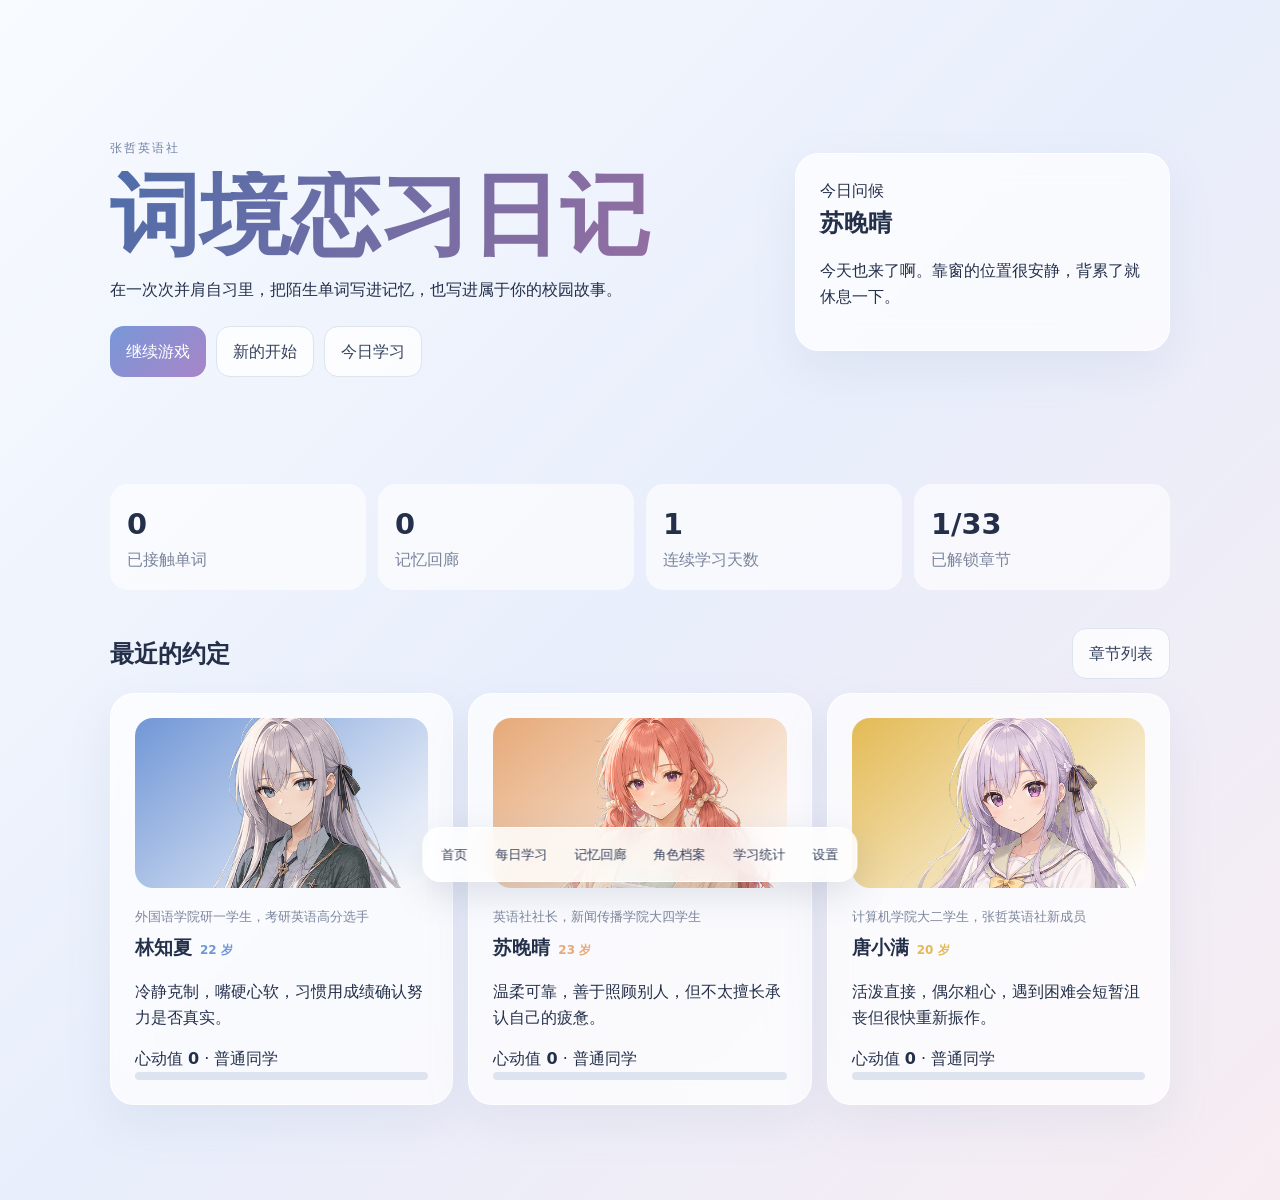
==== index.html @ b4ac9434 "Add files via upload" ====
<!doctype html>
<html lang="zh-CN">
<head>
  <meta charset="UTF-8">
  <meta name="viewport" content="width=device-width, initial-scale=1.0">
  <meta name="theme-color" content="#e8eefb">
  <title>词境恋习日记</title>
  <link rel="stylesheet" href="styles/app.css?v=15">
</head>
<body>
  <div id="app"></div>
  <script src="data/generated-data.js?v=4"></script>
  <script src="src/app.js?v=15"></script>
</body>
</html>
---- styles/app.css ----
﻿:root{font-family:"Microsoft YaHei","PingFang SC",system-ui,sans-serif;color:#24304a;background:#edf2fb;line-height:1.6}
*{box-sizing:border-box}
body{margin:0;min-height:100vh;background:linear-gradient(135deg,#f8fbff,#e8eefb 50%,#f7ecf2)}
button,select,input{font:inherit}
button{cursor:pointer;border:1px solid #dce4f2;background:#ffffffcc;color:#35415d;padding:.72rem 1rem;border-radius:14px;transition:.2s}
button:hover{transform:translateY(-2px);box-shadow:0 8px 20px #7b8ba522}
.primary{background:linear-gradient(135deg,#7897d8,#a885c7);color:#fff;border:0}
.danger{color:#b94c61}
.shell{max-width:1100px;margin:auto;padding:5vh 20px 95px}
.hero{min-height:46vh;display:grid;grid-template-columns:1.4fr .8fr;gap:30px;align-items:center}
.eyebrow{font-size:.76rem;letter-spacing:.16em;color:#7382a4}
.hero h1,header h1,.result h1{font-size:clamp(2.5rem,7vw,5.8rem);line-height:1;margin:.25rem 0;background:linear-gradient(120deg,#506da9,#a06e9f);background-clip:text;color:transparent}
.hero-card,.panel,.character-card,.dialogue,.choice section,.challenge,.result,.word-list article{background:#ffffffb8;border:1px solid #ffffffcc;backdrop-filter:blur(18px);box-shadow:0 18px 45px #8391b21e;border-radius:24px;padding:24px}
.hero-card strong{display:block;font-size:1.5rem}
.actions{display:flex;gap:10px;flex-wrap:wrap;margin-top:24px}
.dashboard{display:grid;grid-template-columns:repeat(4,1fr);gap:12px;margin:25px 0}
.dashboard article{background:#ffffffa6;padding:17px;border-radius:18px}
.dashboard b{display:block;font-size:1.8rem}
.dashboard span,.character-card small,.word-list small{color:#7b859c}
.section-title,.story-top{display:flex;justify-content:space-between;align-items:center}
.cards{display:grid;grid-template-columns:repeat(3,1fr);gap:15px}
.character-card{position:relative;overflow:hidden}
.portrait{height:170px;border-radius:18px;background:linear-gradient(140deg,var(--accent),#fff);overflow:hidden;margin-bottom:15px}
.portrait img{width:100%;height:100%;object-fit:cover;object-position:center 16%}
.portrait span,.sprite div{font-size:4rem;color:#ffffffc7}
.character-card h3{margin:.3rem 0}
.character-card em{font-size:.75rem;font-style:normal;margin-left:8px;color:var(--accent)}
.meter{height:8px;border-radius:8px;background:#dde4ef;overflow:hidden}
.meter i{display:block;height:100%;background:linear-gradient(90deg,#87a3dc,#e89baa)}
.meta{font-size:.85rem}
.chapter-grid,.word-list{display:grid;grid-template-columns:repeat(3,1fr);gap:12px}
.chapter{text-align:left;display:grid;gap:3px}
.chapter b{color:#91a2c7}
.locked{opacity:.45}
.story,.choice,.interaction{height:100vh;padding:20px;background-size:cover;background-position:center;position:relative;overflow:hidden}
.story:before,.choice:before,.interaction:before{content:"";position:absolute;inset:0;background:linear-gradient(#879fd622,#20325566)}
.story-top{position:relative;z-index:2;color:#fff}
.sprite{position:absolute;right:8%;bottom:15%;width:min(34vw,380px);height:min(74vh,700px);overflow:hidden;filter:drop-shadow(0 18px 22px #26375b33)}
.sprite img{width:100%;height:100%;object-fit:contain;object-position:center bottom}
.sprite span{position:absolute;right:12px;bottom:10px;color:#fff;background:#27334b88;border-radius:999px;padding:2px 10px;font-size:.72rem}
.sprite img{transition:transform .35s ease,filter .35s ease}
.sprite.lin{--accent:#7197d6}
.sprite.su{--accent:#e6a978}
.sprite.tang{--accent:#e3ba55}
.dialogue{position:absolute;z-index:3;bottom:4vh;left:7%;right:7%;min-height:150px}
.dialogue b{color:#6b78a0}
.dialogue small{position:absolute;right:18px;bottom:12px;color:#9aa3b4}
.choice{display:grid;place-items:center}
.choice section{position:relative;width:min(580px,95%);display:grid;gap:12px}
.choice button{text-align:left}
.challenge,.result{max-width:720px;margin:10vh auto}
.challenge h2{min-height:90px}
.interaction-top{position:relative;z-index:2;display:flex;justify-content:space-between;color:#fff;padding:4px 8px;text-shadow:0 2px 12px #253556}
.interaction-box{position:absolute;z-index:3;left:6%;bottom:4vh;width:min(760px,63vw);max-height:84vh;overflow:auto;padding:24px;background:#ffffffe6;border:1px solid #ffffffdd;border-radius:24px;box-shadow:0 18px 45px #27355038;backdrop-filter:blur(16px)}
.interaction-box h2{margin:.35rem 0 16px;font-size:1.2rem;font-weight:500;line-height:1.8}
.speaker{margin:0;color:#7a6ca0;font-weight:700}
.interaction-sprite{right:5%;bottom:0;height:86vh;width:min(38vw,460px)}
.options{display:grid;gap:10px}
.options button{text-align:left}
.right,.wrong{margin-top:18px;padding:16px;border-radius:16px}
.right{background:#e2f6ed}
.wrong{background:#fde8eb}
.right button,.wrong button{display:block;margin-top:12px}
.word-note{display:grid;gap:3px;margin-top:12px;padding:12px 14px;border-radius:14px;background:#ffffffa8}
.word-note b{font-size:1.25rem;color:#586ea3}
.word-note small{color:#7c879c}
.heartbeat{color:#c66c82;font-size:.9rem;font-weight:700}
.floating-hearts{position:absolute;z-index:4;top:2%;left:50%;width:150px;height:110px;pointer-events:none;transform:translateX(-50%)}
.floating-hearts i{position:absolute;color:#f06b83;font-size:2rem;font-style:normal;text-shadow:0 4px 12px #c4486b55;animation:heart-pop 1.1s ease-in-out infinite}
.floating-hearts i:nth-child(1){left:12px;top:42px;animation-delay:.05s}
.floating-hearts i:nth-child(2){left:60px;top:8px;font-size:2.6rem;animation-delay:.2s}
.floating-hearts i:nth-child(3){right:8px;top:48px;font-size:1.7rem;animation-delay:.38s}
@keyframes heart-pop{0%,100%{transform:translateY(6px) scale(.86);opacity:.72}50%{transform:translateY(-8px) scale(1.12);opacity:1}}
.settings{display:grid;gap:18px;max-width:650px}
.settings label{display:grid;gap:7px}
.empty{padding:40px;text-align:center;color:#7b859c}
nav{position:fixed;z-index:9;left:50%;bottom:18px;transform:translateX(-50%);display:flex;gap:5px;padding:7px;background:#ffffffcc;border:1px solid #fff;border-radius:18px;backdrop-filter:blur(16px);box-shadow:0 12px 35px #60708b30}
nav button{padding:.55rem .7rem;border:0;background:transparent;font-size:.82rem}
#toast{position:fixed;z-index:20;left:50%;top:20px;transform:translate(-50%,-20px);opacity:0;transition:.2s;background:#34415dcc;color:#fff;padding:8px 16px;border-radius:20px}
#toast.show{opacity:1;transform:translate(-50%,0)}
body[data-theme=dark]{filter:invert(.87) hue-rotate(175deg);background:#162038}
body[data-theme=dark] .story,body[data-theme=dark] .choice{filter:invert(1) hue-rotate(185deg)}
.bg-gate{background-image:url("../assets/backgrounds/gate.jpg"),linear-gradient(#b8d2ed,#f0c9c9)}
.bg-library{background-image:url("../assets/backgrounds/library.jpg"),linear-gradient(120deg,#a88369,#dfc4a2)}
.bg-study{background-image:url("../assets/backgrounds/study.jpg"),linear-gradient(120deg,#8aa2bd,#efd8bb)}
.bg-club{background-image:url("../assets/backgrounds/club.jpg"),linear-gradient(120deg,#e6bd9a,#9db7cc)}
.bg-cafe{background-image:url("../assets/backgrounds/cafe.jpg"),linear-gradient(120deg,#b0806d,#ead0b4)}
.bg-field{background-image:url("../assets/backgrounds/field.jpg"),linear-gradient(#f6ad7b,#7d8eb8)}
.bg-rain{background-image:url("../assets/backgrounds/rain.jpg"),linear-gradient(#7694aa,#b5bdc5)}
.bg-night{background-image:url("../assets/backgrounds/night.jpg"),linear-gradient(#26375b,#705b86)}
.bg-exam{background-image:url("../assets/backgrounds/exam.jpg"),linear-gradient(#d7d9d4,#afbdc9)}
.bg-ending{background-image:url("../assets/backgrounds/ending.jpg"),linear-gradient(#f3b7be,#c0c8ef)}
@media(max-width:760px){.shell{padding-top:20px}
.hero{display:block;min-height:auto}
.hero-card{margin-top:20px}
.dashboard{grid-template-columns:repeat(2,1fr)}
.cards,.chapter-grid{grid-template-columns:1fr}
.character-card{display:grid;grid-template-columns:95px 1fr;gap:12px}
.portrait{height:130px}
.sprite{right:2%;width:240px;height:57vh;bottom:20%}
.dialogue{left:4%;right:4%;bottom:9vh;min-height:170px;padding:18px}
.interaction-box{left:4%;right:4%;bottom:4vh;width:auto;max-height:54vh;padding:18px}
.interaction-box h2{font-size:1rem;line-height:1.7}
.interaction-sprite{right:0;width:265px;height:62vh;bottom:34%}
nav{width:96%;overflow:auto;justify-content:flex-start}
nav button{white-space:nowrap}
.word-list{grid-template-columns:1fr}
.challenge,.result{margin:6vh 12px}
.hero h1{font-size:3.2rem}
}
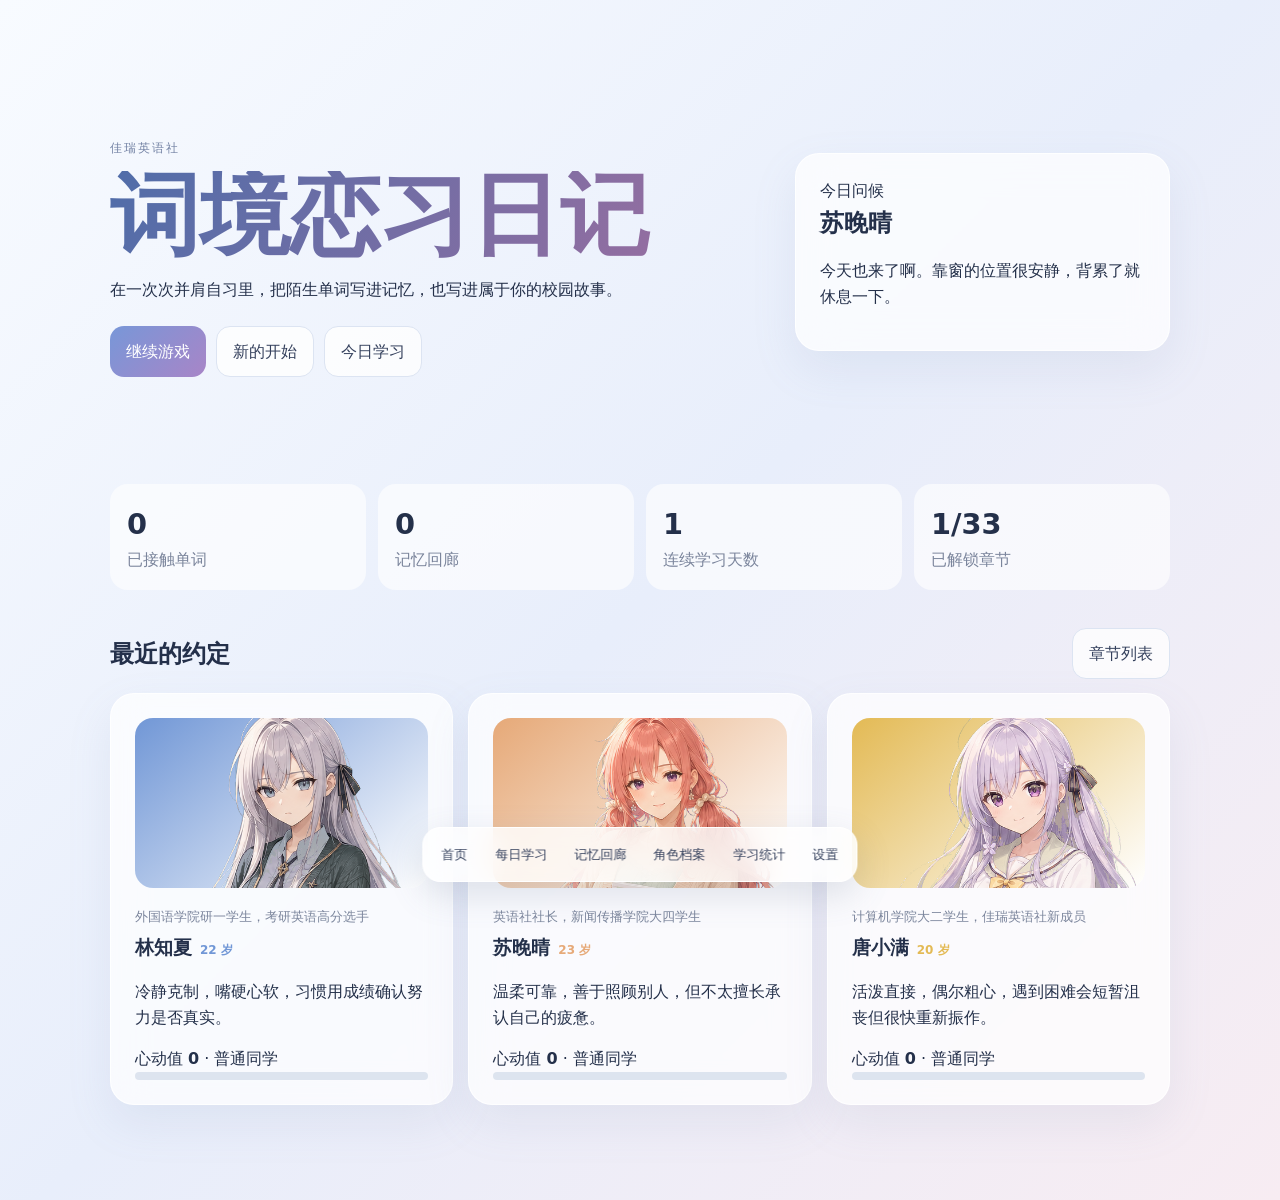
==== commit 4113a497: "Add files via upload" ====
--- a/index.html
+++ b/index.html
@@ -5,11 +5,11 @@
   <meta name="viewport" content="width=device-width, initial-scale=1.0">
   <meta name="theme-color" content="#e8eefb">
   <title>词境恋习日记</title>
-  <link rel="stylesheet" href="styles/app.css?v=15">
+  <link rel="stylesheet" href="styles/app.css?v=16">
 </head>
 <body>
   <div id="app"></div>
-  <script src="data/generated-data.js?v=4"></script>
-  <script src="src/app.js?v=15"></script>
+  <script src="data/generated-data.js?v=5"></script>
+  <script src="src/app.js?v=16"></script>
 </body>
 </html>
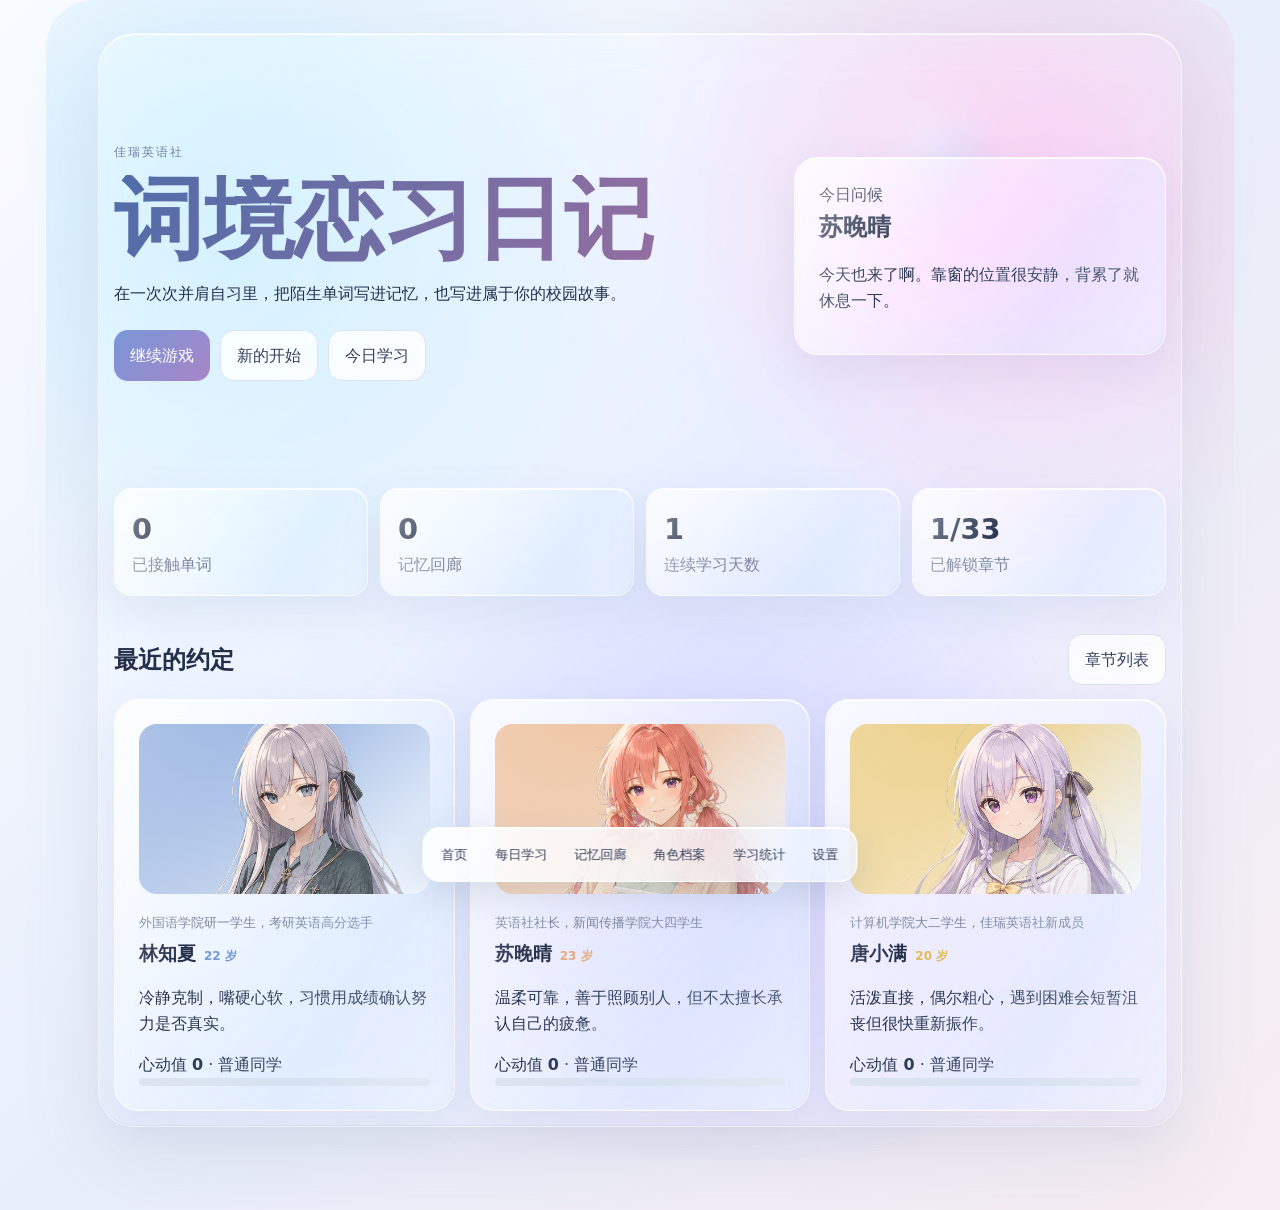
==== commit 2e6657fc: "Add files via upload" ====
--- a/index.html
+++ b/index.html
@@ -5,11 +5,11 @@
   <meta name="viewport" content="width=device-width, initial-scale=1.0">
   <meta name="theme-color" content="#e8eefb">
   <title>词境恋习日记</title>
-  <link rel="stylesheet" href="styles/app.css?v=16">
+  <link rel="stylesheet" href="styles/app.css?v=18">
 </head>
 <body>
   <div id="app"></div>
   <script src="data/generated-data.js?v=5"></script>
-  <script src="src/app.js?v=16"></script>
+  <script src="src/app.js?v=18"></script>
 </body>
 </html>
--- a/styles/app.css
+++ b/styles/app.css
@@ -7,10 +7,18 @@
 .primary{background:linear-gradient(135deg,#7897d8,#a885c7);color:#fff;border:0}
 .danger{color:#b94c61}
 .shell{max-width:1100px;margin:auto;padding:5vh 20px 95px}
-.hero{min-height:46vh;display:grid;grid-template-columns:1.4fr .8fr;gap:30px;align-items:center}
+.hero{min-height:46vh;display:grid;grid-template-columns:1.4fr .8fr;gap:30px;align-items:center}
+.home-glass{position:relative;isolation:isolate;padding:4px}
+.home-glass:before{content:"";position:absolute;z-index:-2;inset:-5vh -5vw;border-radius:48px;background:radial-gradient(circle at 14% 18%,#b9e5ff99,transparent 31%),radial-gradient(circle at 82% 16%,#f7badb8c,transparent 28%),radial-gradient(circle at 58% 72%,#b8b4ff70,transparent 34%)}
+.home-glass:after{content:"";position:absolute;z-index:-1;inset:-12px;border:1px solid #ffffff88;border-radius:36px;background:linear-gradient(135deg,#ffffff4f,#ffffff16 48%,#d9e6ff30);box-shadow:inset 0 1px 0 #fff,inset 0 -1px 0 #bed0f155,0 30px 80px #7184aa20;backdrop-filter:blur(22px) saturate(145%);-webkit-backdrop-filter:blur(22px) saturate(145%)}
+.glass-orb{position:absolute;z-index:-1;border-radius:50%;filter:blur(1px);opacity:.75;box-shadow:inset 12px 14px 24px #ffffffaa,inset -10px -12px 22px #7897c955,0 15px 30px #778bad28}
+.orb-one{right:18%;top:7%;width:78px;height:78px;background:linear-gradient(145deg,#fefeffcc,#a5c8ff85)}
+.orb-two{left:46%;bottom:20%;width:42px;height:42px;background:linear-gradient(145deg,#fff8ffcc,#efb6dc88)}
 .eyebrow{font-size:.76rem;letter-spacing:.16em;color:#7382a4}
 .hero h1,header h1,.result h1{font-size:clamp(2.5rem,7vw,5.8rem);line-height:1;margin:.25rem 0;background:linear-gradient(120deg,#506da9,#a06e9f);background-clip:text;color:transparent}
-.hero-card,.panel,.character-card,.dialogue,.choice section,.challenge,.result,.word-list article{background:#ffffffb8;border:1px solid #ffffffcc;backdrop-filter:blur(18px);box-shadow:0 18px 45px #8391b21e;border-radius:24px;padding:24px}
+.hero-card,.panel,.character-card,.dialogue,.choice section,.challenge,.result,.word-list article{background:#ffffffb8;border:1px solid #ffffffcc;backdrop-filter:blur(18px);-webkit-backdrop-filter:blur(18px);box-shadow:0 18px 45px #8391b21e;border-radius:24px;padding:24px}
+.home-glass .hero-card,.home-glass .dashboard article,.home-glass .character-card{position:relative;border:1px solid #ffffffb5;background:linear-gradient(135deg,#ffffff9e,#ffffff52 55%,#dae9ff62);box-shadow:inset 0 1px 0 #fff,0 16px 40px #7e90b322;backdrop-filter:blur(22px) saturate(145%);-webkit-backdrop-filter:blur(22px) saturate(145%)}
+.home-glass .hero-card:before,.home-glass .dashboard article:before,.home-glass .character-card:before{content:"";position:absolute;inset:1px;border-radius:inherit;pointer-events:none;background:linear-gradient(120deg,#ffffff80,transparent 38%,#bddbff30 70%,#ffffff40)}
 .hero-card strong{display:block;font-size:1.5rem}
 .actions{display:flex;gap:10px;flex-wrap:wrap;margin-top:24px}
 .dashboard{display:grid;grid-template-columns:repeat(4,1fr);gap:12px;margin:25px 0}
@@ -19,7 +27,7 @@
 .dashboard span,.character-card small,.word-list small{color:#7b859c}
 .section-title,.story-top{display:flex;justify-content:space-between;align-items:center}
 .cards{display:grid;grid-template-columns:repeat(3,1fr);gap:15px}
-.character-card{position:relative;overflow:hidden}
+.character-card{position:relative;overflow:hidden}
 .portrait{height:170px;border-radius:18px;background:linear-gradient(140deg,var(--accent),#fff);overflow:hidden;margin-bottom:15px}
 .portrait img{width:100%;height:100%;object-fit:cover;object-position:center 16%}
 .portrait span,.sprite div{font-size:4rem;color:#ffffffc7}
@@ -27,7 +35,16 @@
 .character-card em{font-size:.75rem;font-style:normal;margin-left:8px;color:var(--accent)}
 .meter{height:8px;border-radius:8px;background:#dde4ef;overflow:hidden}
 .meter i{display:block;height:100%;background:linear-gradient(90deg,#87a3dc,#e89baa)}
-.meta{font-size:.85rem}
+.meta{font-size:.85rem}
+.mystery-archive{margin-top:28px}
+.mystery-badge{padding:5px 12px;border:1px solid #e7c65d88;border-radius:999px;background:#fff5c9;color:#8a6821;font-size:.78rem}
+.banana-profile{display:grid;grid-template-columns:190px 1fr;gap:20px;padding:20px;border:1px solid #f2d979aa;border-radius:24px;background:linear-gradient(135deg,#fff9e2e8,#ffffffc4 56%,#eee5ffcc);box-shadow:0 18px 45px #8a795b24}
+.banana-profile-image{height:170px;overflow:hidden;border-radius:18px;background:#17131b}
+.banana-profile-image img{width:100%;height:100%;object-fit:cover}
+.banana-profile small{color:#9a7730}
+.banana-profile h3{margin:.3rem 0;font-size:1.45rem}
+.banana-profile em{margin-left:8px;color:#9a7730;font-size:.76rem;font-style:normal}
+.banana-meter i{background:linear-gradient(90deg,#f1ca4f,#ee8457)}
 .chapter-grid,.word-list{display:grid;grid-template-columns:repeat(3,1fr);gap:12px}
 .chapter{text-align:left;display:grid;gap:3px}
 .chapter b{color:#91a2c7}
@@ -74,7 +91,7 @@
 .settings{display:grid;gap:18px;max-width:650px}
 .settings label{display:grid;gap:7px}
 .empty{padding:40px;text-align:center;color:#7b859c}
-nav{position:fixed;z-index:9;left:50%;bottom:18px;transform:translateX(-50%);display:flex;gap:5px;padding:7px;background:#ffffffcc;border:1px solid #fff;border-radius:18px;backdrop-filter:blur(16px);box-shadow:0 12px 35px #60708b30}
+nav{position:fixed;z-index:9;left:50%;bottom:18px;transform:translateX(-50%);display:flex;gap:5px;padding:7px;background:linear-gradient(135deg,#ffffffe8,#ecf4ffb8);border:1px solid #ffffffef;border-radius:18px;backdrop-filter:blur(20px) saturate(150%);-webkit-backdrop-filter:blur(20px) saturate(150%);box-shadow:inset 0 1px 0 #fff,0 12px 35px #60708b30}
 nav button{padding:.55rem .7rem;border:0;background:transparent;font-size:.82rem}
 #toast{position:fixed;z-index:20;left:50%;top:20px;transform:translate(-50%,-20px);opacity:0;transition:.2s;background:#34415dcc;color:#fff;padding:8px 16px;border-radius:20px}
 #toast.show{opacity:1;transform:translate(-50%,0)}
@@ -90,7 +107,20 @@
 .bg-night{background-image:url("../assets/backgrounds/night.jpg"),linear-gradient(#26375b,#705b86)}
 .bg-exam{background-image:url("../assets/backgrounds/exam.jpg"),linear-gradient(#d7d9d4,#afbdc9)}
 .bg-ending{background-image:url("../assets/backgrounds/ending.jpg"),linear-gradient(#f3b7be,#c0c8ef)}
-@media(max-width:760px){.shell{padding-top:20px}
+.banana-event,.banana-takeover{position:fixed;z-index:30;inset:0;display:grid;place-items:center;padding:20px;background:radial-gradient(circle,#453055,#14111d 70%);color:#fff}
+.banana-card{width:min(620px,94vw);padding:22px;text-align:center;border:1px solid #ffffff55;border-radius:24px;background:#201827e8;box-shadow:0 24px 80px #0008}
+.banana-card img{width:190px;height:150px;object-fit:cover;border-radius:20px;box-shadow:0 12px 30px #0008}
+.banana-card h1,.banana-takeover h1{margin:.3rem 0;font-size:clamp(2rem,6vw,4rem);color:#ffd85c}
+.banana-card .options{margin:18px 0}
+.banana-takeover{padding:0;overflow:hidden;text-align:center;background:#08070b}
+.banana-takeover img{position:absolute;inset:0;width:100%;height:100%;object-fit:cover;filter:saturate(1.2) contrast(1.1);opacity:.92}
+.banana-takeover div{position:relative;z-index:2;max-width:680px;padding:24px;border-radius:22px;background:#130f18cc;box-shadow:0 18px 60px #0009}
+.banana-takeover b{display:block;font-size:5rem;color:#ffd85c}
+.banana-confession img{animation:banana-pulse .72s ease-in-out infinite alternate}
+@keyframes banana-pulse{from{transform:scale(1)}to{transform:scale(1.08)}}
+@media(max-width:760px){.shell{padding-top:20px}
+.home-glass{padding:0}
+.home-glass:after{inset:-8px;border-radius:28px}
 .hero{display:block;min-height:auto}
 .hero-card{margin-top:20px}
 .dashboard{grid-template-columns:repeat(2,1fr)}
@@ -106,7 +136,9 @@
 nav button{white-space:nowrap}
 .word-list{grid-template-columns:1fr}
 .challenge,.result{margin:6vh 12px}
-.hero h1{font-size:3.2rem}
-}
+.hero h1{font-size:3.2rem}
+.banana-profile{grid-template-columns:1fr;padding:15px}
+.banana-profile-image{height:190px}
+}
 
 
